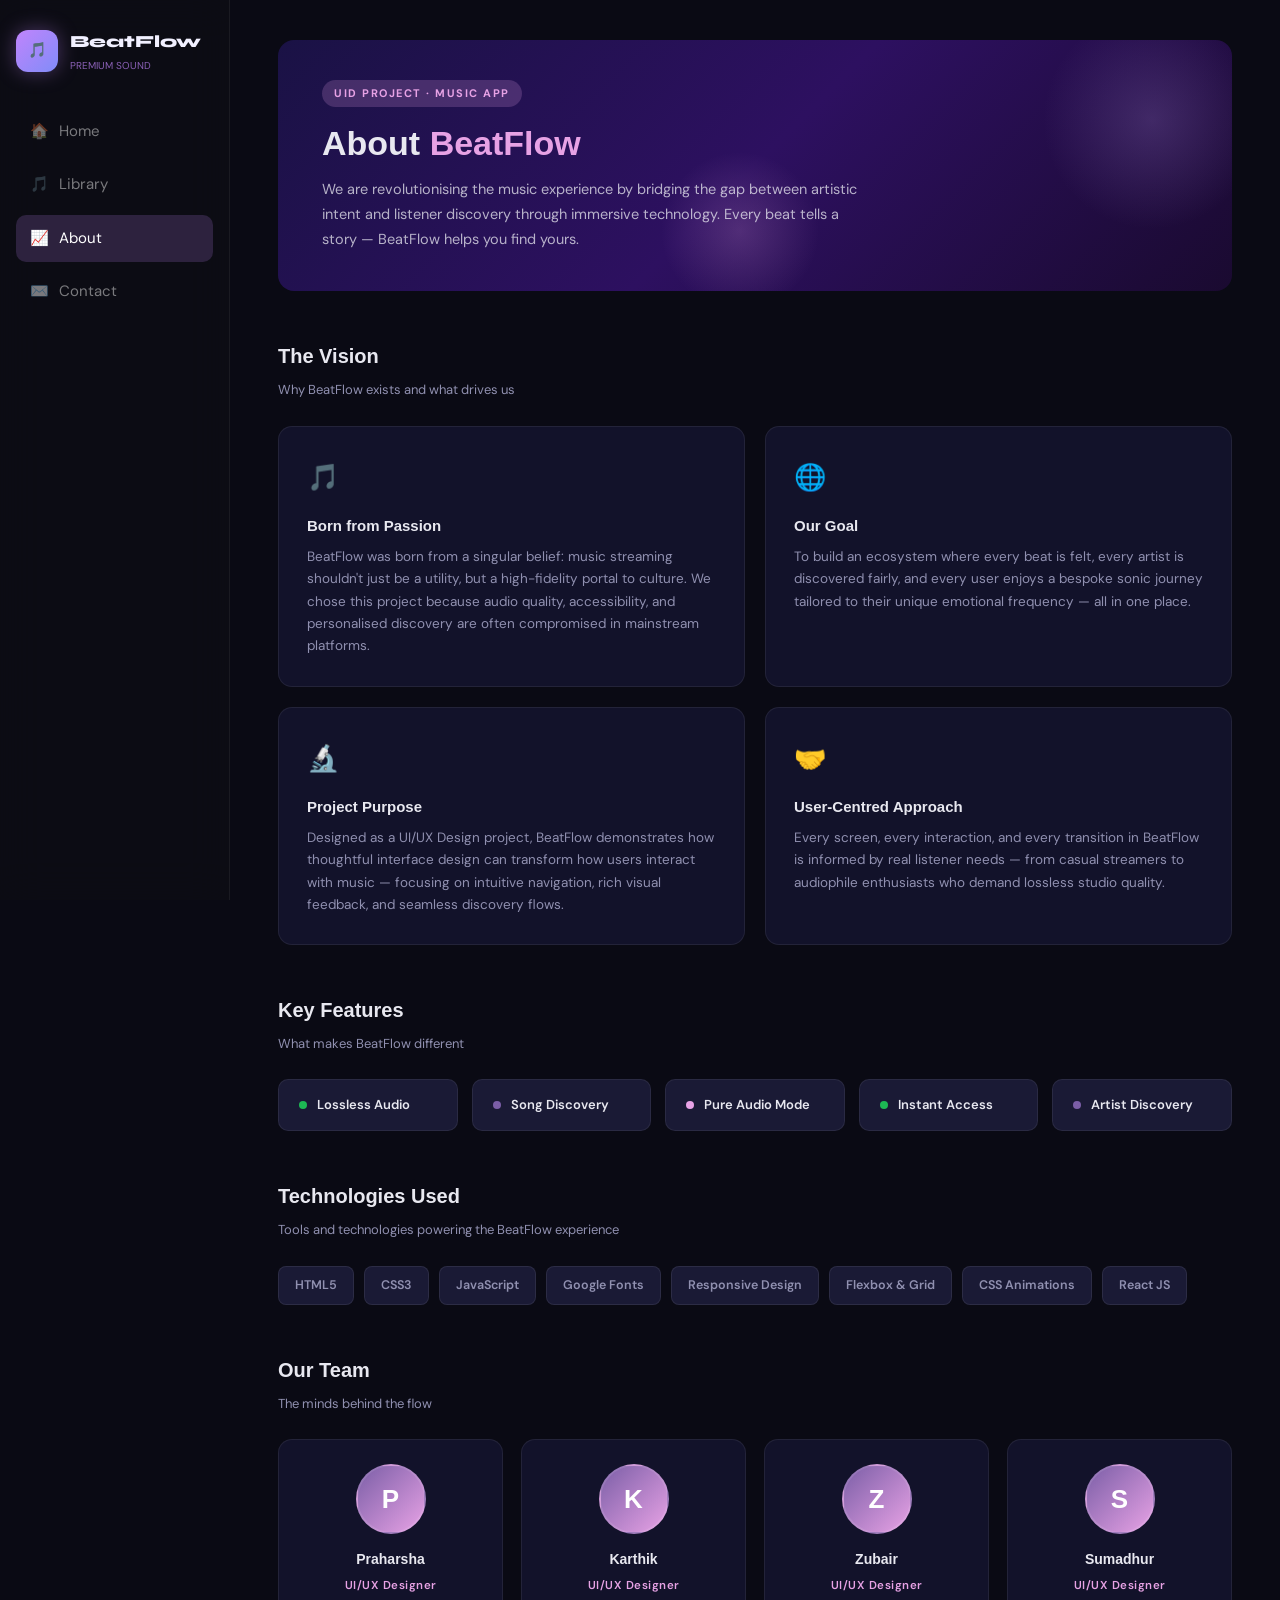
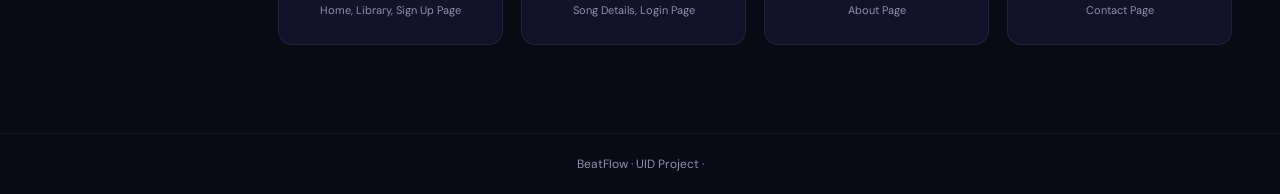
==== about.html @ 2677bd08 "d" ====
<!DOCTYPE html>
<html lang="en">
<head>
  <meta charset="UTF-8" />
  <meta name="viewport" content="width=device-width, initial-scale=1.0"/>
  <title>BeatFlow – About</title>
  <link href="https://fonts.googleapis.com/css2?family=Syne:wght@400;700;800&family=DM+Sans:wght@400;500&display=swap" rel="stylesheet">
  <style>

    * { margin: 0; padding: 0; box-sizing: border-box; }
    /* 🔥 SIMPLE PAGE LOAD ANIMATION */

  .main {
    opacity: 0;
    transform: translateY(30px);
    animation: fadeInUp 0.8s ease forwards;
  }

  .hero {
    opacity: 0;
    transform: translateY(30px);
    animation: fadeInUp 1s ease forwards;
  }

  .vision-card,
  .team-card {
    opacity: 0;
    transform: translateY(30px);
    animation: fadeInUp 1s ease forwards;
  }

  @keyframes fadeInUp {
    to {
      opacity: 1;
      transform: translateY(0);
    }
  }
    body {
      background: #0a0a14;
      color: #e8e8f0;
      font-family: 'DM Sans', sans-serif;
      font-size: 15px;
      line-height: 1.7;
    }
    a { text-decoration: none; color: inherit; }

    nav {
      background: #0d0d20;
      display: flex;
      align-items: center;
      justify-content: space-between;
      padding: 0 32px;
      height: 52px;
      border-bottom: 1px solid rgba(255,255,255,0.06);
      position: sticky; top: 0; z-index: 100;
    }
    /* ===== SIDEBAR ===== */
.sidebar {
  width: 230px;
  min-width: 230px;
  height: 100vh;
  background: rgba(14, 14, 20, 0.85);
  backdrop-filter: blur(20px);
  border-right: 1px solid rgba(255,255,255,0.06);
  padding: 28px 16px;
  display: flex;
  flex-direction: column;
}

/* LOGO */
.logo {
  display: flex;
  align-items: center;
  gap: 12px;
  margin-bottom: 30px;
}

.logo-icon {
  width: 42px;
  height: 42px;
  background: linear-gradient(135deg, #c084fc, #818cf8);
  border-radius: 12px;
  display: flex;
  align-items: center;
  justify-content: center;
  box-shadow: 0 0 20px rgba(192,132,252,0.35);
}

.logo-text h2 {
  font-family: 'Syne', sans-serif;
  font-size: 17px;
  font-weight: 800;
  color: #f1f0ff;
}

.logo-text p {
  font-size: 10px;
  color: rgba(192,132,252,0.7);
}

/* MENU */
.menu {
  list-style: none;
  display: flex;
  flex-direction: column;
  gap: 6px;
}

.menu li {
  display: flex;
  align-items: center;
  gap: 10px;
  padding: 11px 14px;
  border-radius: 10px;
  cursor: pointer;
  color: rgba(255,255,255,0.45);
  transition: 0.2s;
}

.menu li:hover {
  color: #fff;
  background: rgba(192,132,252,0.1);
}

.menu li.active {
  color: #fff;
  background: rgba(192,132,252,0.18);
}
    .nav-logo {
      font-family: 'Raleway', sans-serif;
      font-weight: 800;
      font-size: 20px;
      color: #E7A2E5;
      letter-spacing: -0.5px;
    }
    .nav-logo span { color: #e8e8f0; }
    .nav-links { display: flex; gap: 28px; font-size: 13px; color: #9090b0; }
    .nav-links a:hover { color: #e8e8f0; }
    .nav-links a.active { color: #E7A2E5; font-weight: 600; }
    .nav-right { display: flex; gap: 12px; align-items: center; }
    .nav-right .icon-btn {
      background: none; border: none; cursor: pointer;
      color: #9090b0; font-size: 16px; padding: 4px 8px;
    }

    .layout { display: flex; min-height: calc(100vh - 52px); }
    .sidebar {
      width: 200px; min-width: 200px;
      background: #0d0d20;
      border-right: 1px solid rgba(255,255,255,0.05);
      padding: 24px 0;
      display: flex; flex-direction: column; gap: 4px;
    }
    .sidebar-item {
      display: flex; align-items: center; gap: 12px;
      padding: 10px 24px; font-size: 13px; color: #9090b0;
      cursor: pointer; border-left: 2px solid transparent;
      transition: all 0.2s;
    }
    .sidebar-item:hover { color: #e8e8f0; background: rgba(255,255,255,0.04); }
    .sidebar-item.active {
      color: #E7A2E5;
      border-left-color: #E7A2E5;
      background: rgba(231,162,229,0.08);
    }
    .sidebar-icon { font-size: 15px; width: 18px; text-align: center; }

    .main { flex: 1; padding: 40px 48px; overflow-y: auto; }

    .hero {
      background: linear-gradient(135deg, #1a1245 0%, #2d1060 50%, #1a0a30 100%);
      border-radius: 16px;
      padding: 40px 44px;
      margin-bottom: 48px;
      position: relative;
      overflow: hidden;
    }
    .hero::before {
      content: '';
      position: absolute; top: -30px; right: -30px;
      width: 220px; height: 220px;
      background: radial-gradient(circle, rgba(123,94,167,0.35) 0%, transparent 70%);
      border-radius: 50%;
    }
    .hero::after {
      content: '';
      position: absolute; bottom: -20px; left: 40%;
      width: 160px; height: 160px;
      background: radial-gradient(circle, rgba(231,162,229,0.2) 0%, transparent 70%);
      border-radius: 50%;
    }
    .hero-tag {
      display: inline-block;
      background: rgba(231,162,229,0.2);
      color: #E7A2E5;
      font-size: 11px; font-weight: 700;
      letter-spacing: 1.5px; text-transform: uppercase;
      padding: 4px 12px; border-radius: 20px;
      margin-bottom: 16px;
    }
    .hero h1 {
      font-family: 'Raleway', sans-serif;
      font-size: 34px; font-weight: 800;
      line-height: 1.2; margin-bottom: 14px;
      position: relative; z-index: 1;
    }
    .hero h1 span { color: #E7A2E5; }
    .hero p {
      color: rgba(232,232,240,0.75);
      max-width: 540px; font-size: 14.5px;
      position: relative; z-index: 1;
    }

    .section-title {
      font-family: 'Raleway', sans-serif;
      font-size: 20px; font-weight: 700;
      margin-bottom: 6px;
      color: #e8e8f0;
    }
    .section-sub {
      color: #9090b0; font-size: 13px;
      margin-bottom: 24px;
    }

    .vision-grid {
      display: grid;
      grid-template-columns: 1fr 1fr;
      gap: 20px;
      margin-bottom: 48px;
    }
    .vision-card {
      background: #12122a;
      border: 1px solid rgba(255,255,255,0.07);
      border-radius: 14px;
      padding: 28px;
      transition: transform 0.2s, border-color 0.2s;
    }
    .vision-card:hover {
      transform: translateY(-3px);
      border-color: rgba(231,162,229,0.3);
    }
    .vision-card .icon { font-size: 26px; margin-bottom: 14px; }
    .vision-card h3 {
      font-family: 'Raleway', sans-serif;
      font-size: 15px; font-weight: 700;
      margin-bottom: 8px;
      color: #e8e8f0;
    }
    .vision-card p { color: #9090b0; font-size: 13.5px; line-height: 1.65; }

    .features-row {
      display: flex; gap: 14px;
      margin-bottom: 48px;
      flex-wrap: wrap;
    }
    .feature-pill {
      background: #1a1a35;
      border: 1px solid rgba(255,255,255,0.07);
      border-radius: 10px;
      padding: 14px 20px;
      display: flex; align-items: center; gap: 10px;
      font-size: 13px; font-weight: 600;
      color: #e8e8f0;
      flex: 1; min-width: 140px;
    }
    .feature-pill .dot {
      width: 8px;
      height: 8px;
      border-radius: 50%;
      background: #E7A2E5;
      flex-shrink: 0;
    }
    .feature-pill .dot.green { background: #1db954; }
    .feature-pill .dot.purple { background: #7b5ea7; }

    .tech-section { margin-bottom: 48px; }
    .tech-list {
      display: flex; flex-wrap: wrap; gap: 10px;
      margin-top: 16px;
    }
    .tech-badge {
      background: #1a1a35;
      border: 1px solid rgba(255,255,255,0.08);
      border-radius: 8px;
      padding: 8px 16px;
      font-size: 12.5px; font-weight: 600; color: #9090b0;
      transition: all 0.2s;
    }
    .tech-badge:hover { color: #e8e8f0; border-color: #7b5ea7; }

    .team-grid {
      display: grid;
      grid-template-columns: repeat(4, 1fr);
      gap: 18px;
      margin-bottom: 48px;
    }
    .team-card {
      background: #12122a;
      border: 1px solid rgba(255,255,255,0.07);
      border-radius: 14px;
      padding: 24px 16px;
      text-align: center;
      transition: transform 0.2s, border-color 0.2s;
    }
    .team-card:hover {
      transform: translateY(-4px);
      border-color: rgba(123,94,167,0.4);
    }
    .avatar {
      width: 70px; height: 70px;
      border-radius: 50%;
      background: linear-gradient(135deg, #7b5ea7, #E7A2E5);
      display: flex; align-items: center; justify-content: center;
      margin: 0 auto 14px;
      font-size: 26px; font-weight: 700;
      color: #fff;
      font-family: 'Raleway', sans-serif;
      border: 2px solid rgba(255,255,255,0.1);
    }
    .team-card h4 {
      font-family: 'Raleway', sans-serif;
      font-size: 14px; font-weight: 700;
      margin-bottom: 4px;
      color: #e8e8f0;
    }
    .team-card .role {
      font-size: 11.5px; color: #E7A2E5;
      font-weight: 600; letter-spacing: 0.5px;
      margin-bottom: 6px;
    }
    .team-card .dept { font-size: 11px; color: #9090b0; }

    footer {
      text-align: center;
      padding: 20px;
      color: #9090b0;
      font-size: 12px;
      border-top: 1px solid rgba(255,255,255,0.05);
    }
    /* ===== SIDEBAR ===== */
.sidebar {
  width: 230px;
  min-width: 230px;
  height: 100vh;
  background: rgba(14, 14, 20, 0.85);
  backdrop-filter: blur(20px);
  border-right: 1px solid rgba(255,255,255,0.06);
  padding: 28px 16px;
  display: flex;
  flex-direction: column;
}

/* LOGO */
.logo {
  display: flex;
  align-items: center;
  gap: 12px;
  margin-bottom: 30px;
}

.logo-icon {
  width: 42px;
  height: 42px;
  background: linear-gradient(135deg, #c084fc, #818cf8);
  border-radius: 12px;
  display: flex;
  align-items: center;
  justify-content: center;
  box-shadow: 0 0 20px rgba(192,132,252,0.35);
}

.logo-text h2 {
  font-family: 'Syne', sans-serif;
  font-size: 17px;
  font-weight: 800;
  color: #f1f0ff;
}

.logo-text p {
  font-size: 10px;
  color: rgba(192,132,252,0.7);
}

/* MENU */
.menu {
  list-style: none;
  display: flex;
  flex-direction: column;
  gap: 6px;
}

.menu li {
  display: flex;
  align-items: center;
  gap: 10px;
  padding: 11px 14px;
  border-radius: 10px;
  cursor: pointer;
  color: rgba(255,255,255,0.45);
  transition: 0.2s;
}

.menu li:hover {
  color: #fff;
  background: rgba(192,132,252,0.1);
}

.menu li.active {
  color: #fff;
  background: rgba(192,132,252,0.18);
}

    @media (max-width: 900px) {
      .sidebar { display: none; }
      .main { padding: 24px 20px; }
      .vision-grid { grid-template-columns: 1fr; }
      .team-grid { grid-template-columns: repeat(2, 1fr); }
    }
    @media (max-width: 500px) {
      .team-grid { grid-template-columns: 1fr 1fr; }
      .hero h1 { font-size: 24px; }
    }
  </style>
</head>
<body>

<div class="layout">

  <div class="sidebar">
  <div class="logo">
    <div class="logo-icon">🎵</div>
    <div class="logo-text">
      <h2>BeatFlow</h2>
      <p>PREMIUM SOUND</p>
    </div>
  </div>

  <ul class="menu">
    <li onclick="window.location.href='/'">
      <span class="menu-icon">🏠</span><span>Home</span>
    </li>

    <li onclick="window.location.href='/'">
      <span class="menu-icon">🎵</span><span>Library</span>
    </li>

    <li class="active" onclick="window.location.href='/about.html'">
      <span class="menu-icon">📈</span><span>About</span>
    </li>

    <li onclick="window.location.href='/contact.html'">
      <span class="menu-icon">✉️</span><span>Contact</span>
    </li>
  </ul>
</div>

  <main class="main">

    <div class="hero">
      <div class="hero-tag">UID Project · Music App</div>
      <h1>About <span>BeatFlow</span></h1>
      <p>
        We are revolutionising the music experience by bridging the gap between
        artistic intent and listener discovery through immersive technology.
        Every beat tells a story — BeatFlow helps you find yours.
      </p>
    </div>

    <div class="section-title">The Vision</div>
    <p class="section-sub">Why BeatFlow exists and what drives us</p>

    <div class="vision-grid">
      <div class="vision-card">
        <div class="icon">🎵</div>
        <h3>Born from Passion</h3>
        <p>BeatFlow was born from a singular belief: music streaming shouldn't just be a utility, but a high-fidelity portal to culture. We chose this project because audio quality, accessibility, and personalised discovery are often compromised in mainstream platforms.</p>
      </div>
      <div class="vision-card">
        <div class="icon">🌐</div>
        <h3>Our Goal</h3>
        <p>To build an ecosystem where every beat is felt, every artist is discovered fairly, and every user enjoys a bespoke sonic journey tailored to their unique emotional frequency — all in one place.</p>
      </div>
      <div class="vision-card">
        <div class="icon">🔬</div>
        <h3>Project Purpose</h3>
        <p>Designed as a UI/UX Design project, BeatFlow demonstrates how thoughtful interface design can transform how users interact with music — focusing on intuitive navigation, rich visual feedback, and seamless discovery flows.</p>
      </div>
      <div class="vision-card">
        <div class="icon">🤝</div>
        <h3>User-Centred Approach</h3>
        <p>Every screen, every interaction, and every transition in BeatFlow is informed by real listener needs — from casual streamers to audiophile enthusiasts who demand lossless studio quality.</p>
      </div>
    </div>

    <div class="section-title">Key Features</div>
    <p class="section-sub">What makes BeatFlow different</p>

    <div class="features-row">
      <div class="feature-pill"><span class="dot green"></span> Lossless Audio</div>
      <div class="feature-pill"><span class="dot purple"></span> Song Discovery</div>
      <div class="feature-pill"><span class="dot"></span> Pure Audio Mode</div>
      <div class="feature-pill"><span class="dot green"></span> Instant Access</div>
      <div class="feature-pill"><span class="dot purple"></span> Artist Discovery</div>
    </div>

    <div class="tech-section">
      <div class="section-title">Technologies Used</div>
      <p class="section-sub">Tools and technologies powering the BeatFlow experience</p>
      <div class="tech-list">
        <span class="tech-badge">HTML5</span>
        <span class="tech-badge">CSS3</span>
        <span class="tech-badge">JavaScript</span>
        <span class="tech-badge">Google Fonts</span>
        <span class="tech-badge">Responsive Design</span>
        <span class="tech-badge">Flexbox & Grid</span>
        <span class="tech-badge">CSS Animations</span>
        <span class="tech-badge">React JS</span>
      </div>
    </div>

    <div class="section-title">Our Team</div>
    <p class="section-sub">The minds behind the flow</p>

    <div class="team-grid">
      <div class="team-card">
        <div class="avatar">P</div>
        <h4>Praharsha</h4>
        <div class="role">UI/UX Designer</div>
        <div class="dept">Home, Library, Sign Up Page</div>
      </div>
      <div class="team-card">
        <div class="avatar">K</div>
        <h4>Karthik</h4>
        <div class="role">UI/UX Designer</div>
        <div class="dept">Song Details, Login Page</div>
      </div>
      <div class="team-card">
        <div class="avatar">Z</div>
        <h4>Zubair</h4>
        <div class="role">UI/UX Designer</div>
        <div class="dept">About Page</div>
      </div>
      <div class="team-card">
        <div class="avatar">S</div>
        <h4>Sumadhur</h4>
        <div class="role">UI/UX Designer</div>
        <div class="dept">Contact Page</div>
      </div>
    </div>

  </main>
</div>

<footer>
   BeatFlow · UID Project ·
</footer>
<script>
  const sidebarItems = document.querySelectorAll('.sidebar-item');
  sidebarItems.forEach(function(item) {
    item.addEventListener('click', function() {
      sidebarItems.forEach(function(i) { i.classList.remove('active'); });
      item.classList.add('active');
    });
  });
  const cards = document.querySelectorAll('.vision-card, .team-card');
  const observer = new IntersectionObserver(function(entries) {
    entries.forEach(function(entry) {
      if (entry.isIntersecting) {
        entry.target.style.opacity = '1';
        entry.target.style.transform = 'translateY(0)';
      }
    });
  });
  cards.forEach(function(card) {
    card.style.opacity = '0';
    card.style.transform = 'translateY(20px)';
    card.style.transition = 'opacity 0.5s ease, transform 0.5s ease';
    observer.observe(card);
  });
</script>
</body>
</html>
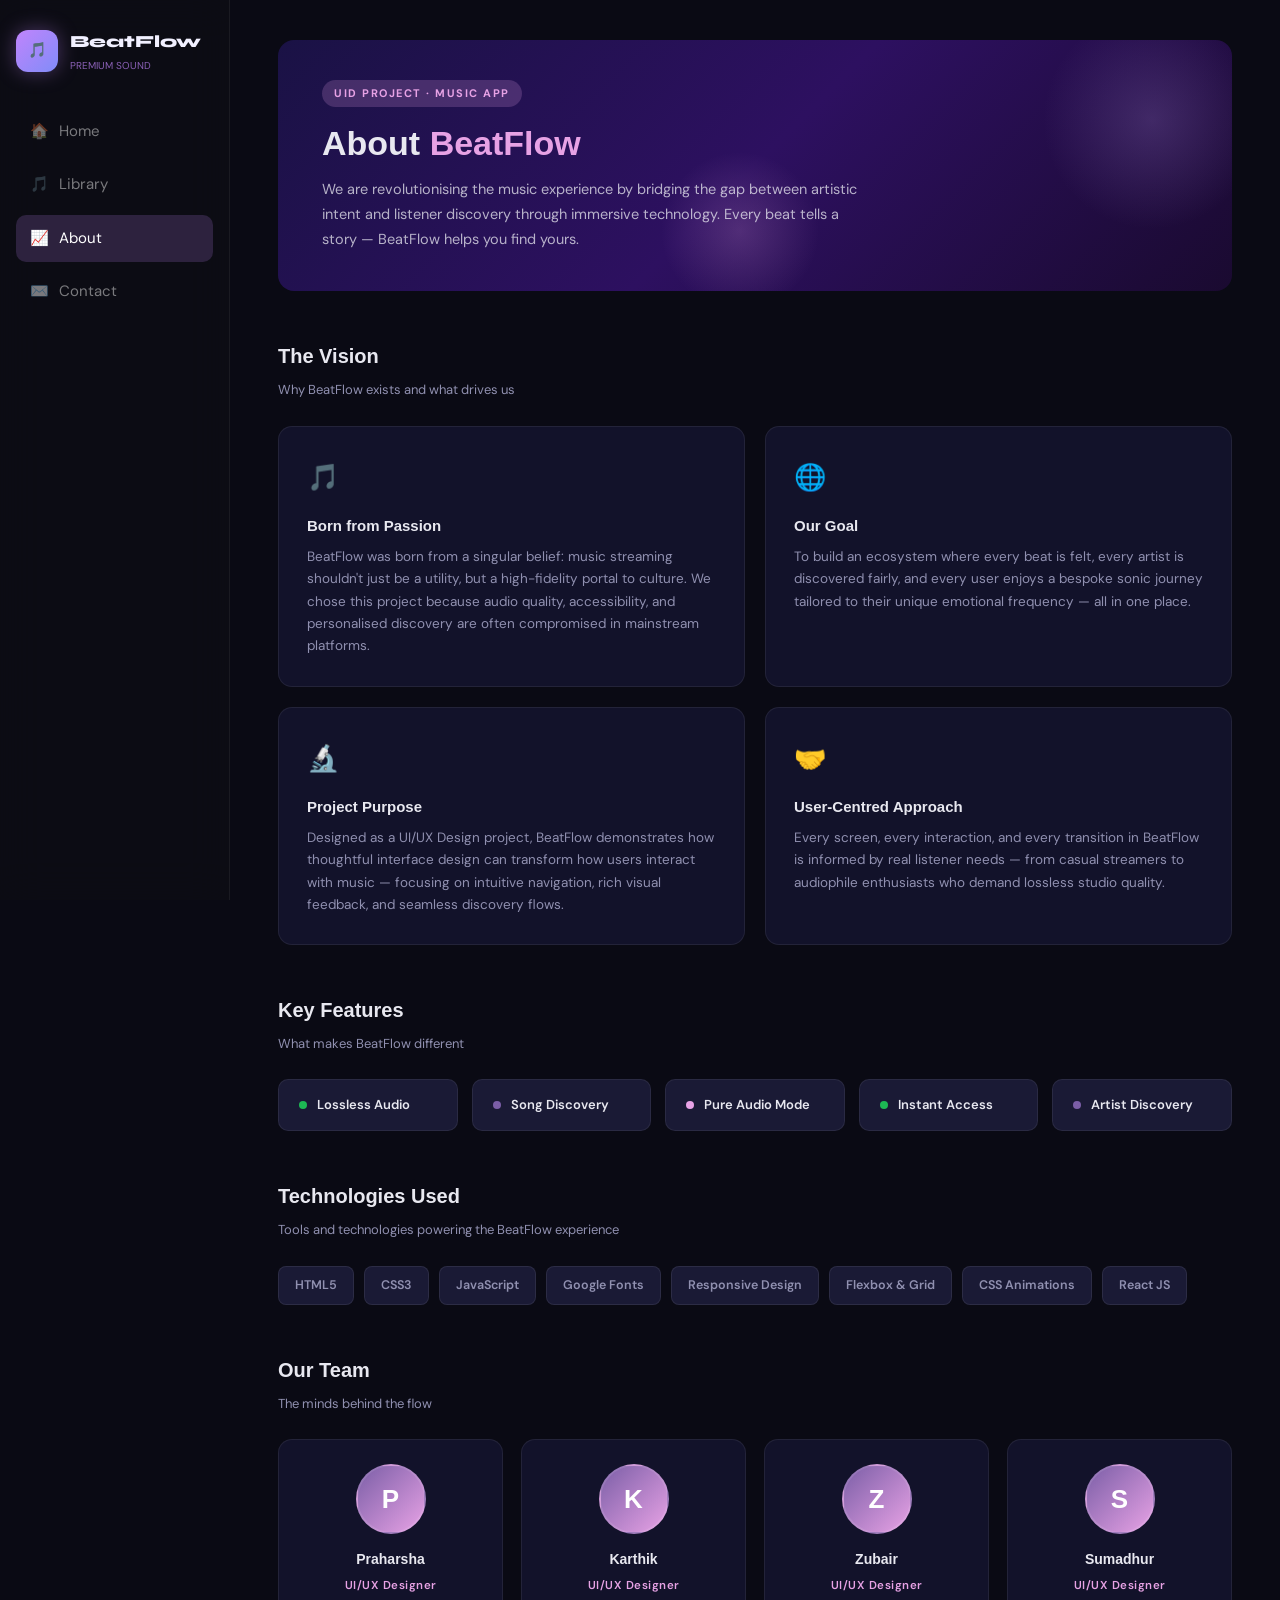
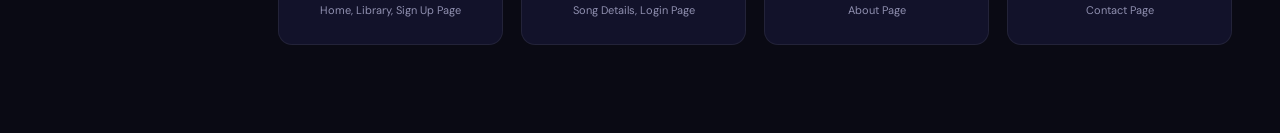
==== commit 1a52664b: "done" ====
--- a/about.html
+++ b/about.html
@@ -8,20 +8,16 @@
   <style>
 
     * { margin: 0; padding: 0; box-sizing: border-box; }
-    /* 🔥 SIMPLE PAGE LOAD ANIMATION */
-
   .main {
     opacity: 0;
     transform: translateY(30px);
     animation: fadeInUp 0.8s ease forwards;
   }
-
   .hero {
     opacity: 0;
     transform: translateY(30px);
     animation: fadeInUp 1s ease forwards;
   }
-
   .vision-card,
   .team-card {
     opacity: 0;
@@ -54,7 +50,10 @@
       border-bottom: 1px solid rgba(255,255,255,0.06);
       position: sticky; top: 0; z-index: 100;
     }
-    /* ===== SIDEBAR ===== */
+.sidebar {
+  position: sticky;
+  top: 0;
+}
 .sidebar {
   width: 230px;
   min-width: 230px;
@@ -66,8 +65,6 @@
   display: flex;
   flex-direction: column;
 }
-
-/* LOGO */
 .logo {
   display: flex;
   align-items: center;
@@ -85,27 +82,22 @@
   justify-content: center;
   box-shadow: 0 0 20px rgba(192,132,252,0.35);
 }
-
 .logo-text h2 {
   font-family: 'Syne', sans-serif;
   font-size: 17px;
   font-weight: 800;
   color: #f1f0ff;
 }
-
 .logo-text p {
   font-size: 10px;
   color: rgba(192,132,252,0.7);
 }
-
-/* MENU */
 .menu {
   list-style: none;
   display: flex;
   flex-direction: column;
   gap: 6px;
 }
-
 .menu li {
   display: flex;
   align-items: center;
@@ -116,7 +108,6 @@
   color: rgba(255,255,255,0.45);
   transition: 0.2s;
 }
-
 .menu li:hover {
   color: #fff;
   background: rgba(192,132,252,0.1);
@@ -126,13 +117,13 @@
   color: #fff;
   background: rgba(192,132,252,0.18);
 }
-    .nav-logo {
+.nav-logo {
       font-family: 'Raleway', sans-serif;
       font-weight: 800;
       font-size: 20px;
       color: #E7A2E5;
       letter-spacing: -0.5px;
-    }
+}
     .nav-logo span { color: #e8e8f0; }
     .nav-links { display: flex; gap: 28px; font-size: 13px; color: #9090b0; }
     .nav-links a:hover { color: #e8e8f0; }
@@ -166,7 +157,6 @@
     .sidebar-icon { font-size: 15px; width: 18px; text-align: center; }
 
     .main { flex: 1; padding: 40px 48px; overflow-y: auto; }
-
     .hero {
       background: linear-gradient(135deg, #1a1245 0%, #2d1060 50%, #1a0a30 100%);
       border-radius: 16px;
@@ -337,7 +327,6 @@
       font-size: 12px;
       border-top: 1px solid rgba(255,255,255,0.05);
     }
-    /* ===== SIDEBAR ===== */
 .sidebar {
   width: 230px;
   min-width: 230px;
@@ -349,8 +338,6 @@
   display: flex;
   flex-direction: column;
 }
-
-/* LOGO */
 .logo {
   display: flex;
   align-items: center;
@@ -380,8 +367,6 @@
   font-size: 10px;
   color: rgba(192,132,252,0.7);
 }
-
-/* MENU */
 .menu {
   list-style: none;
   display: flex;
@@ -411,7 +396,15 @@
 }
 
     @media (max-width: 900px) {
-      .sidebar { display: none; }
+      .sidebar {
+      position: fixed;
+      top: 0;
+      left: -100%;
+      width: 220px;
+      height: 100vh;
+      z-index: 1000;
+      transition: left 0.3s ease;
+    }
       .main { padding: 24px 20px; }
       .vision-grid { grid-template-columns: 1fr; }
       .team-grid { grid-template-columns: repeat(2, 1fr); }
@@ -440,8 +433,8 @@
       <span class="menu-icon">🏠</span><span>Home</span>
     </li>
 
-    <li onclick="window.location.href='/'">
-      <span class="menu-icon">🎵</span><span>Library</span>
+    <li onclick="window.location.href='index.html#library'">
+    <span class="menu-icon">🎵</span><span>Library</span>
     </li>
 
     <li class="active" onclick="window.location.href='/about.html'">
@@ -550,33 +543,5 @@
 
   </main>
 </div>
-
-<footer>
-   BeatFlow · UID Project ·
-</footer>
-<script>
-  const sidebarItems = document.querySelectorAll('.sidebar-item');
-  sidebarItems.forEach(function(item) {
-    item.addEventListener('click', function() {
-      sidebarItems.forEach(function(i) { i.classList.remove('active'); });
-      item.classList.add('active');
-    });
-  });
-  const cards = document.querySelectorAll('.vision-card, .team-card');
-  const observer = new IntersectionObserver(function(entries) {
-    entries.forEach(function(entry) {
-      if (entry.isIntersecting) {
-        entry.target.style.opacity = '1';
-        entry.target.style.transform = 'translateY(0)';
-      }
-    });
-  });
-  cards.forEach(function(card) {
-    card.style.opacity = '0';
-    card.style.transform = 'translateY(20px)';
-    card.style.transition = 'opacity 0.5s ease, transform 0.5s ease';
-    observer.observe(card);
-  });
-</script>
 </body>
 </html>
